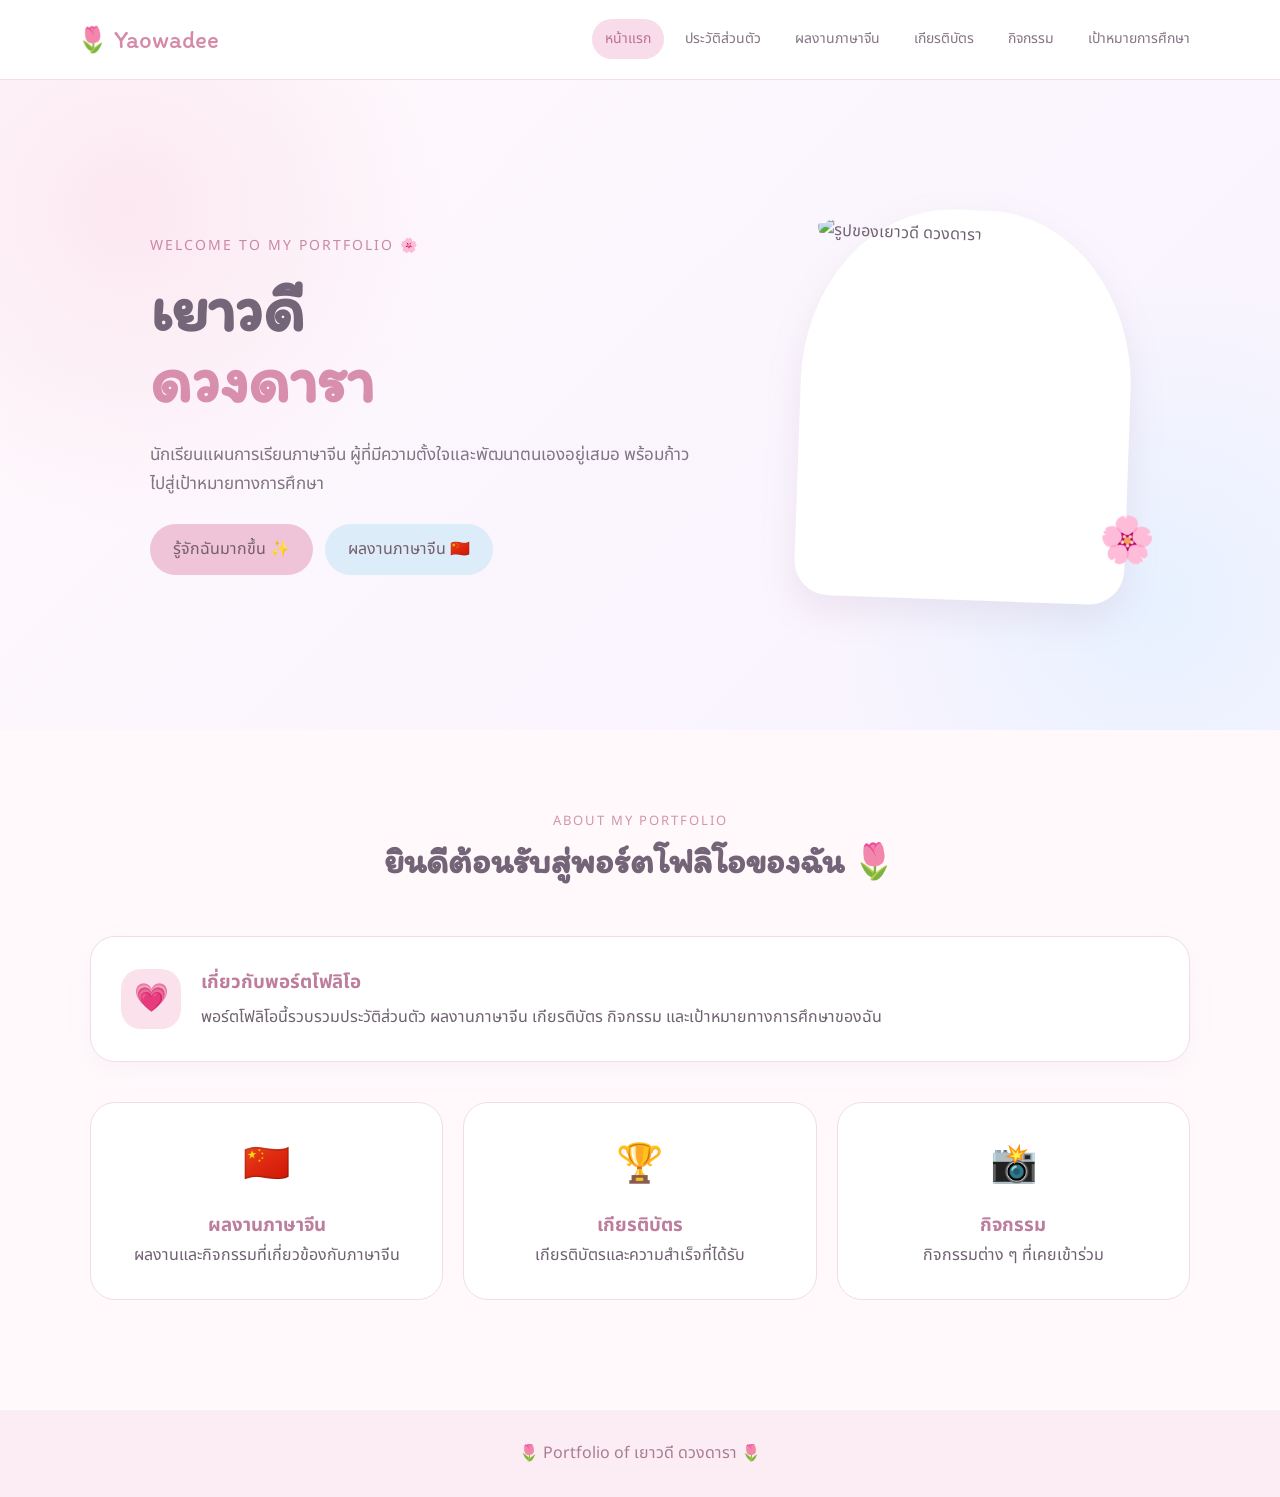
==== Index.html @ 46323bbe "Index.html This HTML file serves as a portfolio for เยาวดี ดวงดารา, featuring sections for navigatio" ====
<!DOCTYPE html>
<html lang="th">
<head>
    <meta charset="UTF-8">
    <meta name="viewport" content="width=device-width, initial-scale=1.0">
    <title>เยาวดี ดวงดารา | Portfolio</title>
    <link rel="stylesheet" href="style.css">
</head>

<body>

<nav class="navbar">
    <div class="logo">🌷 Yaowadee</div>

    <div class="menu">
        <a href="index.html" class="active">หน้าแรก</a>
        <a href="profile.html">ประวัติส่วนตัว</a>
        <a href="chinese.html">ผลงานภาษาจีน</a>
        <a href="certificates.html">เกียรติบัตร</a>
        <a href="activities.html">กิจกรรม</a>
        <a href="goal.html">เป้าหมายการศึกษา</a>
    </div>
</nav>

<section class="home-hero">

    <div class="home-text">
        <p class="small-title">WELCOME TO MY PORTFOLIO 🌸</p>

        <h1>
            เยาวดี<br>
            <span>ดวงดารา</span>
        </h1>

        <p class="home-description">
            นักเรียนแผนการเรียนภาษาจีน
            ผู้ที่มีความตั้งใจและพัฒนาตนเองอยู่เสมอ
            พร้อมก้าวไปสู่เป้าหมายทางการศึกษา
        </p>

        <div class="home-buttons">
            <a href="profile.html" class="home-btn">รู้จักฉันมากขึ้น ✨</a>
            <a href="chinese.html" class="home-btn pastel-btn">ผลงานภาษาจีน 🇨🇳</a>
        </div>
    </div>

    <div class="home-photo">
        <div class="photo-frame">
            <img src="IMG_4136.jpeg" alt="รูปของเยาวดี ดวงดารา">
        </div>

        <div class="photo-decoration">🌸</div>
    </div>

</section>

<section class="page">

    <div class="section-title">
        <p>ABOUT MY PORTFOLIO</p>
        <h2>ยินดีต้อนรับสู่พอร์ตโฟลิโอของฉัน 🌷</h2>
    </div>

    <div class="intro-box">
        <div class="intro-icon">💗</div>

        <div>
            <h3>เกี่ยวกับพอร์ตโฟลิโอ</h3>
            <p>
                พอร์ตโฟลิโอนี้รวบรวมประวัติส่วนตัว
                ผลงานภาษาจีน เกียรติบัตร กิจกรรม
                และเป้าหมายทางการศึกษาของฉัน
            </p>
        </div>
    </div>

    <div class="home-cards">

        <a href="chinese.html" class="home-card">
            <div class="home-card-icon">🇨🇳</div>
            <h3>ผลงานภาษาจีน</h3>
            <p>ผลงานและกิจกรรมที่เกี่ยวข้องกับภาษาจีน</p>
        </a>

        <a href="certificates.html" class="home-card">
            <div class="home-card-icon">🏆</div>
            <h3>เกียรติบัตร</h3>
            <p>เกียรติบัตรและความสำเร็จที่ได้รับ</p>
        </a>

        <a href="activities.html" class="home-card">
            <div class="home-card-icon">📸</div>
            <h3>กิจกรรม</h3>
            <p>กิจกรรมต่าง ๆ ที่เคยเข้าร่วม</p>
        </a>

    </div>

</section>

<footer>
    <p>🌷 Portfolio of เยาวดี ดวงดารา 🌷</p>
</footer>

</body>
</html>
---- style.css ----
@import url('https://fonts.googleapis.com/css2?family=Itim&family=Noto+Sans+Thai:wght@300;400;500;600;700&display=swap');

* {
    margin: 0;
    padding: 0;
    box-sizing: border-box;
}

body {
    font-family: 'Noto Sans Thai', sans-serif;
    background: #fff9fc;
    color: #6f6270;
    line-height: 1.7;
}

/* =========================
   NAVBAR
========================= */

.navbar {
    width: 100%;
    padding: 18px 6%;
    display: flex;
    align-items: center;
    justify-content: space-between;
    background: rgba(255,255,255,0.92);
    border-bottom: 1px solid #f4dce8;
    position: sticky;
    top: 0;
    z-index: 1000;
}

.logo {
    font-family: 'Itim', cursive;
    font-size: 25px;
    color: #d58aa8;
    white-space: nowrap;
}

.menu {
    display: flex;
    gap: 8px;
    flex-wrap: wrap;
    justify-content: center;
}

.menu a {
    text-decoration: none;
    color: #857583;
    padding: 8px 13px;
    border-radius: 20px;
    font-size: 14px;
    transition: 0.25s ease;
}

.menu a:hover,
.menu a.active {
    background: #f8dce9;
    color: #bd7194;
}

/* =========================
   HOME
========================= */

.home-hero {
    min-height: 650px;
    padding: 70px 8%;
    display: flex;
    align-items: center;
    justify-content: center;
    gap: 100px;
    background:
        radial-gradient(circle at 10% 20%, #fce8f1 0%, transparent 25%),
        radial-gradient(circle at 90% 80%, #e7f1ff 0%, transparent 25%),
        linear-gradient(135deg, #fff9fc, #f7f3ff);
}

.home-text {
    max-width: 550px;
}

.small-title {
    color: #c989a6;
    font-size: 14px;
    letter-spacing: 2px;
    margin-bottom: 15px;
}

.home-text h1 {
    font-family: 'Itim', cursive;
    font-size: 65px;
    line-height: 1.1;
    color: #756579;
}

.home-text h1 span {
    color: #d88fad;
}

.home-description {
    margin: 25px 0;
    font-size: 17px;
    color: #817583;
}

.home-buttons {
    display: flex;
    gap: 12px;
    flex-wrap: wrap;
}

.home-btn {
    display: inline-block;
    padding: 12px 23px;
    border-radius: 30px;
    background: #efc4d8;
    color: #765d6c;
    text-decoration: none;
    transition: 0.25s;
}

.home-btn:hover {
    transform: translateY(-3px);
    background: #e7afca;
}

.pastel-btn {
    background: #dcecf8;
}

.pastel-btn:hover {
    background: #c9e1f2;
}

.home-photo {
    position: relative;
}

.photo-frame {
    width: 330px;
    height: 390px;
    padding: 12px;
    background: #ffffff;
    border-radius: 45% 45% 35px 35px;
    box-shadow: 0 15px 35px rgba(170, 130, 160, 0.15);
    transform: rotate(2deg);
}

.photo-frame img {
    width: 100%;
    height: 100%;
    object-fit: cover;
    border-radius: 40% 40% 25px 25px;
}

.photo-decoration {
    position: absolute;
    right: -25px;
    bottom: 20px;
    font-size: 45px;
}

.pastel-btn {
    background: #dcecf8;
}

.pastel-btn:hover {
    background: #c9e1f2;
}

.home-photo {
    position: relative;
}

.photo-frame {
    width: 330px;
    height: 390px;
    padding: 12px;
    background: #ffffff;
    border-radius: 45% 45% 35px 35px;
    box-shadow: 0 15px 35px rgba(170, 130, 160, 0.15);
    transform: rotate(2deg);
}

.photo-frame img {
    width: 100%;
    height: 100%;
    object-fit: cover;
    border-radius: 40% 40% 25px 25px;
}

.photo-decoration {
    position: absolute;
    right: -25px;
    bottom: 20px;
    font-size: 45px;
}

/* =========================
   PAGE
========================= */

.page {
    max-width: 1150px;
    margin: auto;
    padding: 80px 25px;
}

.section-title {
    text-align: center;
    margin-bottom: 45px;
}

.section-title p {
    color: #d394ad;
    letter-spacing: 2px;
    font-size: 13px;
}

.section-title h2 {
    color: #746477;
    font-family: 'Itim', cursive;
    font-size: 35px;
}

/* =========================
   PAGE HEADER
========================= */

.page-header {
    text-align: center;
    padding: 70px 20px;
    background:
        linear-gradient(135deg, #fceaf2, #eef5ff);
    border-bottom: 1px solid #f0dce7;
}

.page-header p {
    color: #c789a5;
    letter-spacing: 3px;
    font-size: 13px;
}

.page-header h1 {
    font-family: 'Itim', cursive;
    font-size: 45px;
    color: #756579;
}

.page-header span {
    color: #a58ca3;
}

/* =========================
   INTRO
========================= */

.intro-box {
    display: flex;
    align-items: center;
    gap: 20px;
    background: #fff;
    border: 1px solid #f1dce7;
    padding: 30px;
    border-radius: 25px;
    box-shadow: 0 8px 25px rgba(190, 150, 180, 0.08);
    margin-bottom: 40px;
}

.intro-icon {
    min-width: 60px;
    height: 60px;
    display: flex;
    align-items: center;
    justify-content: center;
    background: #fbe1ec;
    border-radius: 20px;
    font-size: 28px;
}

.intro-box h3 {
    color: #bd7d9c;
    margin-bottom: 5px;
}

/* =========================
   HOME CARDS
========================= */

.home-cards {
    display: grid;
    grid-template-columns: repeat(3, 1fr);
    gap: 20px;
}

.home-card {
    text-decoration: none;
    color: inherit;
    background: white;
    padding: 30px;
    text-align: center;
    border-radius: 25px;
    border: 1px solid #f1dce7;
    transition: 0.25s;
}

.home-card:hover {
    transform: translateY(-5px);
    box-shadow: 0 12px 30px rgba(180, 140, 170, 0.12);
}

.home-card-icon {
    font-size: 38px;
    margin-bottom: 12px;
}

.home-card h3 {
    color: #bd7d9c;
}

/* =========================
   PROFILE
========================= */

.profile-main {
    display: grid;
    grid-template-columns: 350px 1fr;
    gap: 70px;
    align-items: center;
}

.profile-photo-box {
    text-align: center;
}

.profile-photo {
    width: 300px;
    height: 360px;
    padding: 10px;
    margin: auto;
    background: white;
    border-radius: 35px;
    box-shadow: 0 12px 30px rgba(180, 140, 170, 0.12);
    border: 1px solid #f1dce7;
}

.profile-photo img {
    width: 100%;
    height: 100%;
    object-fit: cover;
    border-radius: 28px;
}

.profile-chinese {
    margin-top: 18px;
    color: #ca8aa5;
    font-family: 'Itim', cursive;
    font-size: 20px;
}

.profile-info h2 {
    font-family: 'Itim', cursive;
    font-size: 40px;
    color: #766477;
    margin-bottom: 15px;
}

.profile-intro {
    margin-bottom: 25px;
}

.info-list {
    display: grid;
    gap: 12px;
}

.info-item {
    padding: 15px 20px;
    background: #fff;
    border-radius: 18px;
    border-left: 5px solid #e9b9cf;
}

.profile-label {
    color: #bd7d9c;
    font-weight: 600;
}

.about-section {
    margin-top: 90px;
}

.about-grid {
    display: grid;
    grid-template-columns: repeat(3, 1fr);
    gap: 20px;
}

.about-card {
    background: white;
    padding: 30px;
    text-align: center;
    border-radius: 25px;
    border: 1px solid #f1dce7;
}

.about-icon {
    font-size: 40px;
    margin-bottom: 10px;
}

.about-card h3 {
    color: #bd7d9c;
}

/* =========================
   CHINESE WORK
========================= */

.work-grid {
    display: grid;
    grid-template-columns: repeat(2, 1fr);
    gap: 25px;
}

.work-card {
    background: white;
    padding: 35px;
    border-radius: 25px;
    border: 1px solid #f1dce7;
    transition: 0.25s;
}

.work-card:hover {
    transform: translateY(-4px);
}

.work-icon {
    font-size: 45px;
    margin-bottom: 10px;
}

.work-card h3 {
    color: #bd7d9c;
    margin-bottom: 8px;
}

/* =========================
   CERTIFICATES
========================= */

.certificate-grid {
    display: grid;
    grid-template-columns: repeat(3, 1fr);
    gap: 25px;
}

.certificate-card {
    background: white;
    border: 1px solid #f1dce7;
    padding: 18px;
    border-radius: 25px;
    text-align: center;
}

.certificate-image {
    height: 220px;
    background: #f8edf4;
    border-radius: 18px;
    display: flex;
    align-items: center;
    justify-content: center;
    font-size: 60px;
    margin-bottom: 15px;
}

.certificate-card h3 {
    color: #bd7d9c;
}

/* =========================
   ACTIVITIES
========================= */

.activity-grid {
    display: grid;
    grid-template-columns: repeat(3, 1fr);
    gap: 25px;
}

.activity-card {
    background: white;
    padding: 18px;
    border-radius: 25px;
    border: 1px solid #f1dce7;
}

.activity-image {
    height: 220px;
    background: #eaf3fa;
    border-radius: 18px;
    display: flex;
    align-items: center;
    justify-content: center;
    font-size: 60px;
    margin-bottom: 15px;
}

.activity-card h3 {
    color: #bd7d9c;
    margin-bottom: 8px;
}

/* =========================
   GOAL
========================= */

.goal-box {
    max-width: 850px;
    margin: auto;
    background: white;
    border: 1px solid #f1dce7;
    border-radius: 30px;
    padding: 45px;
    text-align: center;
    box-shadow: 0 10px 30px rgba(180, 140, 170, 0.08);
}

.goal-icon {
    font-size: 55px;
    margin-bottom: 10px;
}

.goal-box h2 {
    font-family: 'Itim', cursive;
    color: #bd7d9c;
    font-size: 35px;
    margin-bottom: 15px;
}

.goal-grid {
    display: grid;
    grid-template-columns: repeat(3, 1fr);
    gap: 20px;
    margin-top: 35px;
}

.goal-card {
    background: #fff;
    border: 1px solid #f1dce7;
    border-radius: 25px;
    padding: 30px;
    text-align: center;
}

.goal-card > div {
    font-size: 40px;
    margin-bottom: 10px;
}

.goal-card h3 {
    color: #bd7d9c;
    margin-bottom: 8px;
}

/* =========================
   FOOTER
========================= */

footer {
    text-align: center;
    padding: 30px;
    background: #fcecf3;
    color: #a87d93;
    margin-top: 30px;
}

/* =========================
   MOBILE
========================= */

@media (max-width: 900px) {

    .navbar {
        flex-direction: column;
        gap: 12px;
    }

    .menu {
        gap: 3px;
    }

    .menu a {
        font-size: 12px;
        padding: 6px 9px;
    }

    .home-hero {
        flex-direction: column;
        gap: 45px;
        text-align: center;
        padding: 60px 20px;
    }

    .home-text h1 {
        font-size: 50px;
    }

    .home-buttons {
        justify-content: center;
    }

    .photo-frame {
        width: 270px;
        height: 330px;
    }

    .home-cards,
    .about-grid,
    .certificate-grid,
    .activity-grid,
    .goal-grid {
        grid-template-columns: 1fr;
    }

    .work-grid {
        grid-template-columns: 1fr;
    }

    .profile-main {
        grid-template-columns: 1fr;
        text-align: center;
    }

    .profile-info {
        text-align: left;
    }

    .profile-photo {
        width: 270px;
        height: 330px;
    }

    .page-header h1 {
        font-size: 38px;
    }

    .goal-box {
        padding: 30px 20px;
    }
}

@media (max-width: 500px) {

    .logo {
        font-size: 22px;
    }

    .home-text h1 {
        font-size: 43px;
    }

    .home-description {
        font-size: 15px;
    }

    .section-title h2 {
        font-size: 29px;
    }

    .intro-box {
        align-items: flex-start;
        padding: 22px;
    }
}}

.section-title p {
    color: #d394ad;
    letter-spacing: 2px;
    font-size: 13px;
}

.section-title h2 {
    color: #746477;
    font-family: 'Itim', cursive;
    font-size: 35px;
}

/* =========================
   PAGE HEADER
========================= */

.page-header {
    text-align: center;
    padding: 70px 20px;
    background:
        linear-gradient(135deg, #fceaf2, #eef5ff);
    border-bottom: 1px solid #f0dce7;
}

.page-header p {
    color: #c789a5;
    letter-spacing: 3px;
    font-size: 13px;
}

.page-header h1 {
    font-family: 'Itim', cursive;
    font-size: 45px;
    color: #756579;
}

.page-header span {
    color: #a58ca3;
}

/* =========================
   INTRO
========================= */

.intro-box {
    display: flex;
    align-items: center;
    gap: 20px;
    background: #fff;
    border: 1px solid #f1dce7;
    padding: 30px;
    border-radius: 25px;
    box-shadow: 0 8px 25px rgba(190, 150, 180, 0.08);
    margin-bottom: 40px;
}

.intro-icon {
    min-width: 60px;
    height: 60px;
    display: flex;
    align-items: center;
    justify-content: center;
    background: #fbe1ec;
    border-radius: 20px;
    font-size: 28px;
}

.intro-box h3 {
    color: #bd7d9c;
    margin-bottom: 5px;
}

/* =========================
   HOME CARDS
========================= */

.home-cards {
    display: grid;
    grid-template-columns: repeat(3, 1fr);
    gap: 20px;
}

.home-card {
    text-decoration: none;
    color: inherit;
    background: white;
    padding: 30px;
    text-align: center;
    border-radius: 25px;
    border: 1px solid #f1dce7;
    transition: 0.25s;
}

.home-card:hover {
    transform: translateY(-5px);
    box-shadow: 0 12px 30px rgba(180, 140, 170, 0.12);
}

.home-card-icon {
    font-size: 38px;
    margin-bottom: 12px;
}

.home-card h3 {
    color: #bd7d9c;
}

/* =========================
   PROFILE
========================= */

.profile-main {
    display: grid;
    grid-template-columns: 350px 1fr;
    gap: 70px;
    align-items: center;
}

.profile-photo-box {
    text-align: center;
}

.profile-photo {
    width: 300px;
    height: 360px;
    padding: 10px;
    margin: auto;
    background: white;
    border-radius: 35px;
    box-shadow: 0 12px 30px rgba(180, 140, 170, 0.12);
    border: 1px solid #f1dce7;
}

.profile-photo img {
    width: 100%;
    height: 100%;
    object-fit: cover;
    border-radius: 28px;
}

.profile-chinese {
    margin-top: 18px;
    color: #ca8aa5;
    font-family: 'Itim', cursive;
    font-size: 20px;
}

.profile-info h2 {
    font-family: 'Itim', cursive;
    font-size: 40px;
    color: #766477;
    margin-bottom: 15px;
}

.profile-intro {
    margin-bottom: 25px;
}

.info-list {
    display: grid;
    gap: 12px;
}

.info-item {
    padding: 15px 20px;
    background: #fff;
    border-radius: 18px;
    border-left: 5px solid #e9b9cf;
}

.profile-label {
    color: #bd7d9c;
    font-weight: 600;
}

.about-section {
    margin-top: 90px;
}

.about-grid {
    display: grid;
    grid-template-columns: repeat(3, 1fr);
    gap: 20px;
}

.about-card {
    background: white;
    padding: 30px;
    text-align: center;
    border-radius: 25px;
    border: 1px solid #f1dce7;
}

.about-icon {
    font-size: 40px;
    margin-bottom: 10px;
}

.about-card h3 {
    color: #bd7d9c;
}

/* =========================
   CHINESE WORK
========================= */

.work-grid {
    display: grid;
    grid-template-columns: repeat(2, 1fr);
    gap: 25px;
}

.work-card {
    background: white;
    padding: 35px;
    border-radius: 25px;
    border: 1px solid #f1dce7;
    transition: 0.25s;
}

.work-card:hover {
    transform: translateY(-4px);
}

.work-icon {
    font-size: 45px;
    margin-bottom: 10px;
}

.work-card h3 {
    color: #bd7d9c;
    margin-bottom: 8px;
}

/* =========================
   CERTIFICATES
========================= */

.certificate-grid {
    display: grid;
    grid-template-columns: repeat(3, 1fr);
    gap: 25px;
}

.certificate-card {
    background: white;
    border: 1px solid #f1dce7;
    padding: 18px;
    border-radius: 25px;
    text-align: center;
}

.certificate-image {
    height: 220px;
    background: #f8edf4;
    border-radius: 18px;
    display: flex;
    align-items: center;
    justify-content: center;
    font-size: 60px;
    margin-bottom: 15px;
}

.certificate-card h3 {
    color: #bd7d9c;
}

/* =========================
   ACTIVITIES
========================= */

.activity-grid {
    display: grid;
    grid-template-columns: repeat(3, 1fr);
    gap: 25px;
}

.activity-card {
    background: white;
    padding: 18px;
    border-radius: 25px;
    border: 1px solid #f1dce7;
}

.activity-image {
    height: 220px;
    background: #eaf3fa;
    border-radius: 18px;
    display: flex;
    align-items: center;
    justify-content: center;
    font-size: 60px;
    margin-bottom: 15px;
}

.activity-card h3 {
    color: #bd7d9c;
    margin-bottom: 8px;
}

/* =========================
   GOAL
========================= */

.goal-box {
    max-width: 850px;
    margin: auto;
    background: white;
    border: 1px solid #f1dce7;
    border-radius: 30px;
    padding: 45px;
    text-align: center;
    box-shadow: 0 10px 30px rgba(180, 140, 170, 0.08);
}

.goal-icon {
    font-size: 55px;
    margin-bottom: 10px;
}

.goal-box h2 {
    font-family: 'Itim', cursive;
    color: #bd7d9c;
    font-size: 35px;
    margin-bottom: 15px;
}

.goal-grid {
    display: grid;
    grid-template-columns: repeat(3, 1fr);
    gap: 20px;
    margin-top: 35px;
}

.goal-card {
    background: #fff;
    border: 1px solid #f1dce7;
    border-radius: 25px;
    padding: 30px;
    text-align: center;
}

.goal-card > div {
    font-size: 40px;
    margin-bottom: 10px;
}

.goal-card h3 {
    color: #bd7d9c;
    margin-bottom: 8px;
}

/* =========================
   FOOTER
========================= */

footer {
    text-align: center;
    padding: 30px;
    background: #fcecf3;
    color: #a87d93;
    margin-top: 30px;
}

/* =========================
   MOBILE
========================= */

@media (max-width: 900px) {

    .navbar {
        flex-direction: column;
        gap: 12px;
    }

    .menu {
        gap: 3px;
    }

    .menu a {
        font-size: 12px;
        padding: 6px 9px;
    }

    .home-hero {
        flex-direction: column;
        gap: 45px;
        text-align: center;
        padding: 60px 20px;
    }

    .home-text h1 {
        font-size: 50px;
    }

    .home-buttons {
        justify-content: center;
    }

    .photo-frame {
        width: 270px;
        height: 330px;
    }

    .home-cards,
    .about-grid,
    .certificate-grid,
    .activity-grid,
    .goal-grid {
        grid-template-columns: 1fr;
    }

    .work-grid {
        grid-template-columns: 1fr;
    }

    .profile-main {
        grid-template-columns: 1fr;
        text-align: center;
    }

    .profile-info {
        text-align: left;
    }

    .profile-photo {
        width: 270px;
        height: 330px;
    }

    .page-header h1 {
        font-size: 38px;
    }

    .goal-box {
        padding: 30px 20px;
    }
}

@media (max-width: 500px) {

    .logo {
        font-size: 22px;
    }

    .home-text h1 {
        font-size: 43px;
    }

    .home-description {
        font-size: 15px;
    }

    .section-title h2 {
        font-size: 29px;
    }

    .intro-box {
        align-items: flex-start;
        padding: 22px;
    }
}
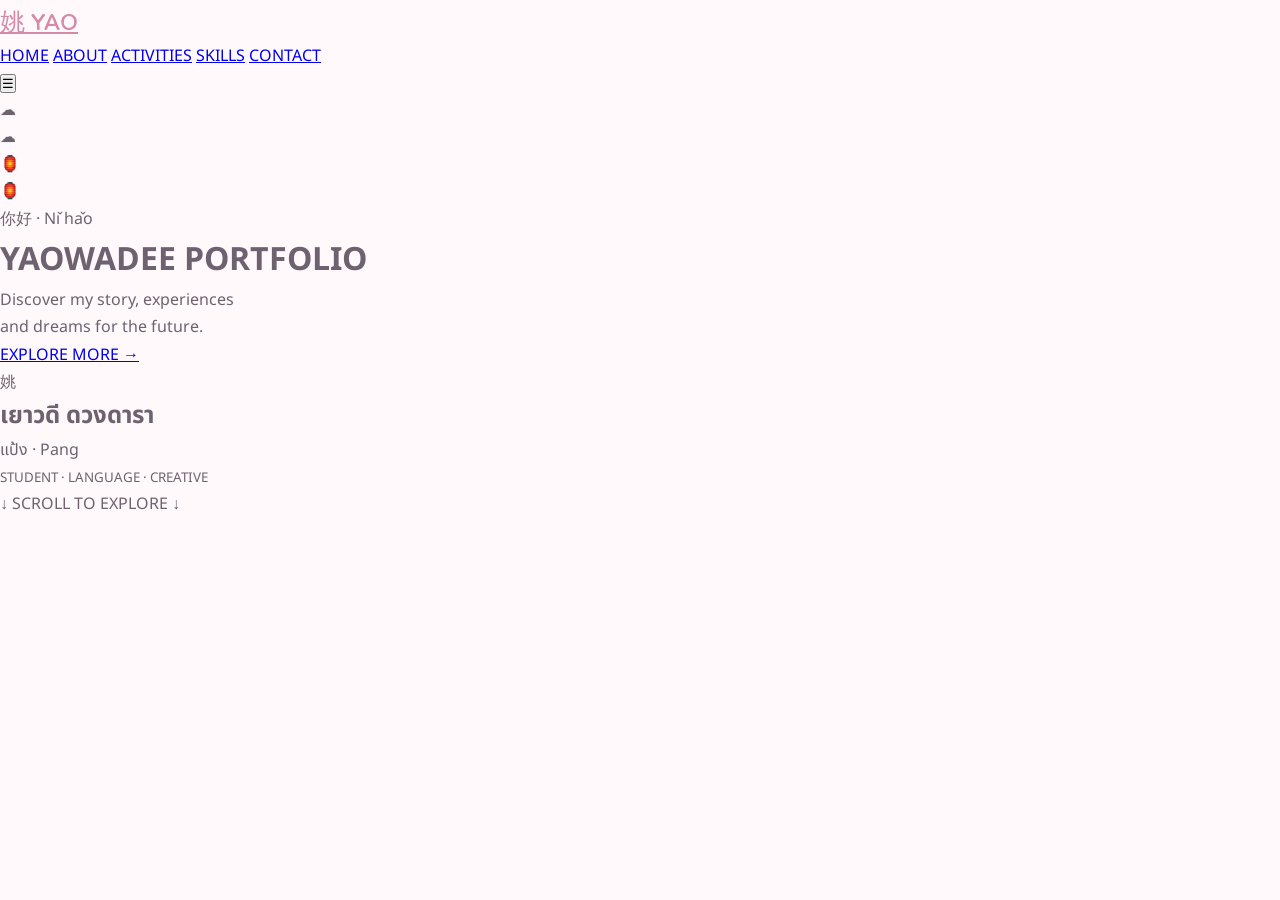
==== commit 08e6889e: "Index.html Updated the HTML structure and content for the portfolio page, including changes to the t" ====
--- a/Index.html
+++ b/Index.html
@@ -1,107 +1,85 @@
-
-    <!DOCTYPE html>
+<!DOCTYPE html>
 <html lang="th">
 <head>
     <meta charset="UTF-8">
     <meta name="viewport" content="width=device-width, initial-scale=1.0">
-    <title>เยาวดี ดวงดารา | Portfolio</title>
+    <title>Yaowadee | Portfolio</title>
     <link rel="stylesheet" href="style.css">
 </head>
 
 <body>
 
-<nav class="navbar">
-    <div class="logo">🌷 Yaowadee</div>
+<header>
+    <a href="index.html" class="logo">
+        姚 <span>YAO</span>
+    </a>
 
-    <div class="menu">
-        <a href="index.html" class="active">หน้าแรก</a>
-        <a href="profile.html">ประวัติส่วนตัว</a>
-        <a href="chinese.html">ผลงานภาษาจีน</a>
-        <a href="certificates.html">เกียรติบัตร</a>
-        <a href="activities.html">กิจกรรม</a>
-        <a href="goal.html">เป้าหมายการศึกษา</a>
-    </div>
-</nav>
+    <nav>
+        <a href="index.html" class="active">HOME</a>
+        <a href="about.html">ABOUT</a>
+        <a href="activities.html">ACTIVITIES</a>
+        <a href="skills.html">SKILLS</a>
+        <a href="contact.html">CONTACT</a>
+    </nav>
 
-<section class="home-hero">
+    <button class="menu-btn">☰</button>
+</header>
 
-    <div class="home-text">
-        <p class="small-title">WELCOME TO MY PORTFOLIO 🌸</p>
+<main class="hero">
+
+    <div class="decor-cloud cloud-1">☁</div>
+    <div class="decor-cloud cloud-2">☁</div>
+
+    <div class="lantern lantern-1">🏮</div>
+    <div class="lantern lantern-2">🏮</div>
+
+    <div class="hero-text reveal">
+
+        <p class="chinese-title">
+            你好 · Nǐ hǎo
+        </p>
 
         <h1>
-            เยาวดี<br>
-            <span>ดวงดารา</span>
+            YAOWADEE
+            <span>PORTFOLIO</span>
         </h1>
 
-        <p class="home-description">
-            นักเรียนแผนการเรียนภาษาจีน
-            ผู้ที่มีความตั้งใจและพัฒนาตนเองอยู่เสมอ
-            พร้อมก้าวไปสู่เป้าหมายทางการศึกษา
+        <p class="hero-description">
+            Discover my story, experiences<br>
+            and dreams for the future.
         </p>
 
-        <div class="home-buttons">
-            <a href="profile.html" class="home-btn">รู้จักฉันมากขึ้น ✨</a>
-            <a href="chinese.html" class="home-btn pastel-btn">ผลงานภาษาจีน 🇨🇳</a>
-        </div>
-    </div>
-
-    <div class="home-photo">
-        <div class="photo-frame">
-            <img src="IMG_4136.jpeg" alt="รูปของเยาวดี ดวงดารา">
-        </div>
-
-        <div class="photo-decoration">🌸</div>
-    </div>
-
-</section>
-
-<section class="page">
-
-    <div class="section-title">
-        <p>ABOUT MY PORTFOLIO</p>
-        <h2>ยินดีต้อนรับสู่พอร์ตโฟลิโอของฉัน 🌷</h2>
-    </div>
-
-    <div class="intro-box">
-        <div class="intro-icon">💗</div>
-
-        <div>
-            <h3>เกี่ยวกับพอร์ตโฟลิโอ</h3>
-            <p>
-                พอร์ตโฟลิโอนี้รวบรวมประวัติส่วนตัว
-                ผลงานภาษาจีน เกียรติบัตร กิจกรรม
-                และเป้าหมายทางการศึกษาของฉัน
-            </p>
-        </div>
-    </div>
-
-    <div class="home-cards">
-
-        <a href="chinese.html" class="home-card">
-            <div class="home-card-icon">🇨🇳</div>
-            <h3>ผลงานภาษาจีน</h3>
-            <p>ผลงานและกิจกรรมที่เกี่ยวข้องกับภาษาจีน</p>
-        </a>
-
-        <a href="certificates.html" class="home-card">
-            <div class="home-card-icon">🏆</div>
-            <h3>เกียรติบัตร</h3>
-            <p>เกียรติบัตรและความสำเร็จที่ได้รับ</p>
-        </a>
-
-        <a href="activities.html" class="home-card">
-            <div class="home-card-icon">📸</div>
-            <h3>กิจกรรม</h3>
-            <p>กิจกรรมต่าง ๆ ที่เคยเข้าร่วม</p>
+        <a href="about.html" class="gold-btn">
+            EXPLORE MORE →
         </a>
 
     </div>
 
-</section>
+    <div class="hero-card reveal">
 
-<footer>
-    <p>🌷 Portfolio of เยาวดี ดวงดารา 🌷</p>
-</footer>
+        <div class="profile-circle">
+            <span>姚</span>
+        </div>
+
+        <h2>เยาวดี ดวงดารา</h2>
+
+        <p>แป้ง · Pang</p>
+
+        <div class="gold-line"></div>
+
+        <small>
+            STUDENT · LANGUAGE · CREATIVE
+        </small>
+
+    </div>
+
+</main>
+
+<div class="scroll-text">
+    ↓ SCROLL TO EXPLORE ↓
+</div>
+
+<script src="script.js"></script>
 
 </body>
 </html>
